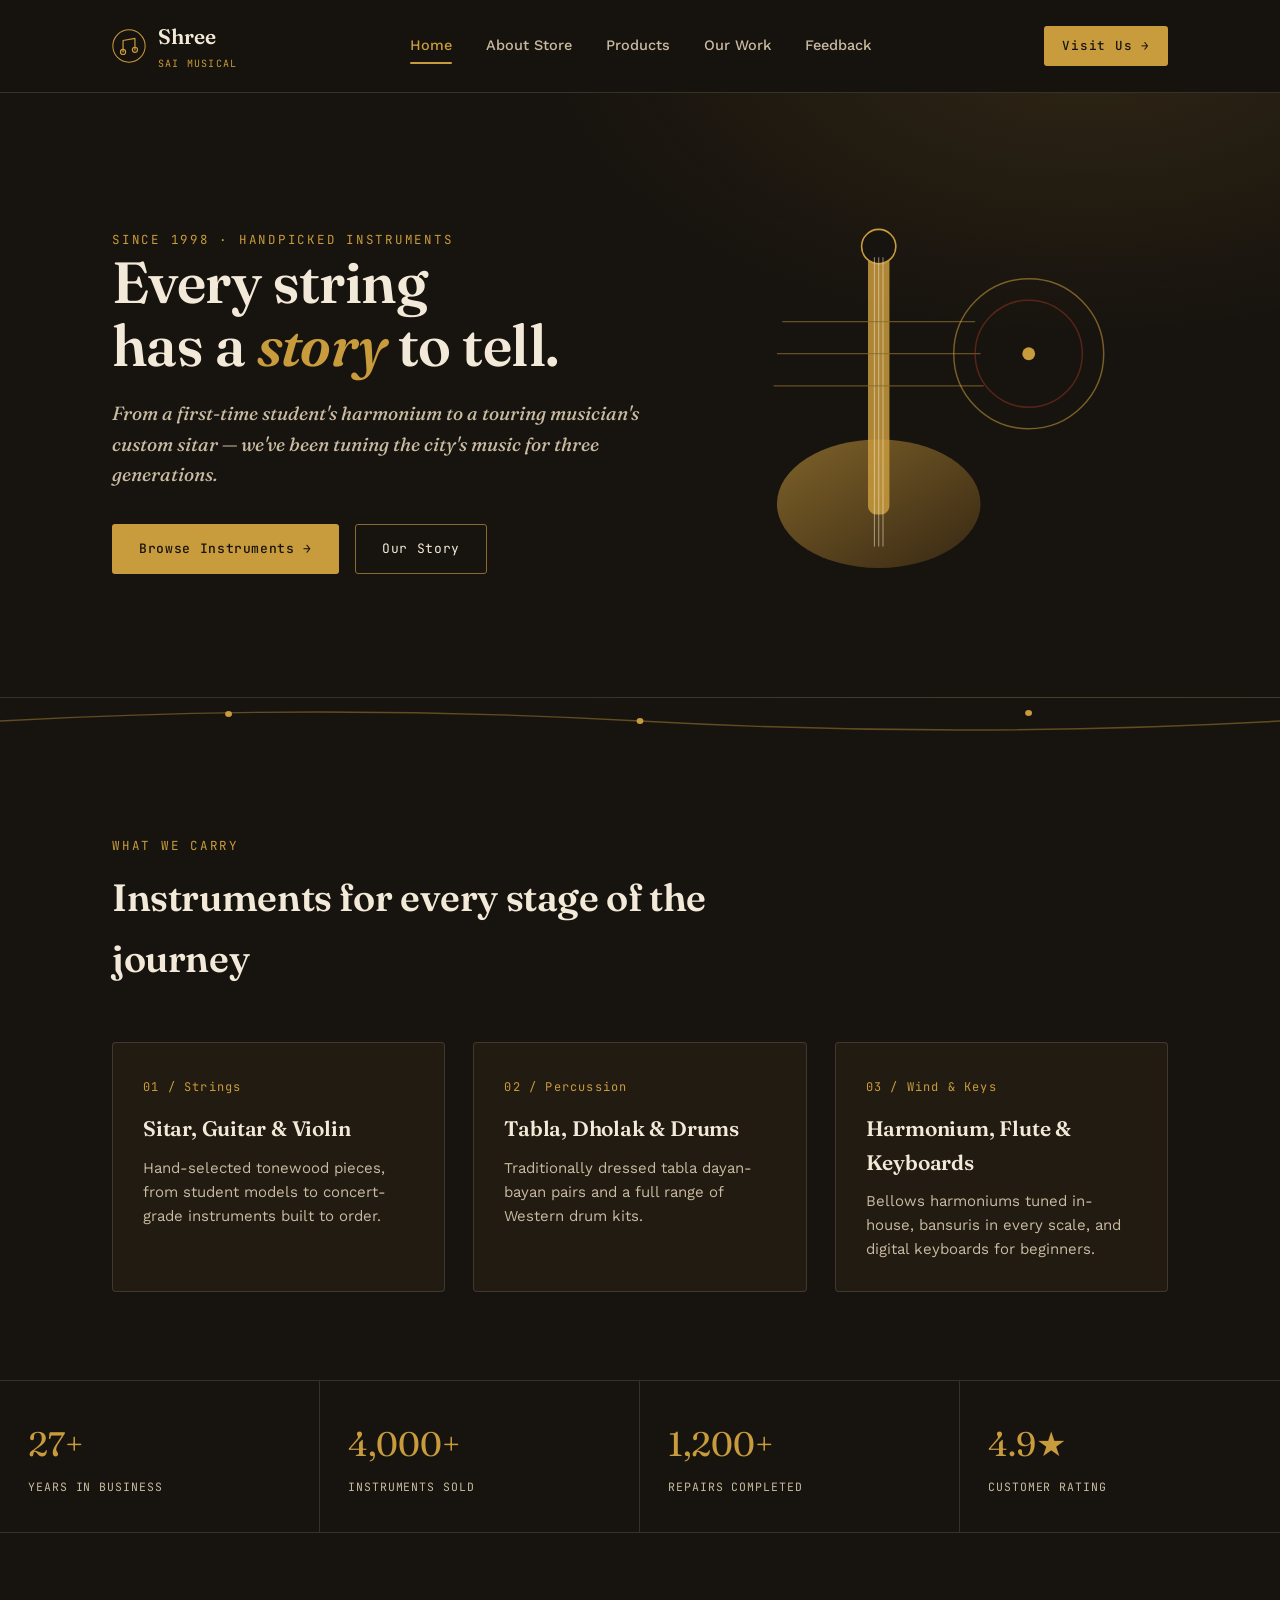
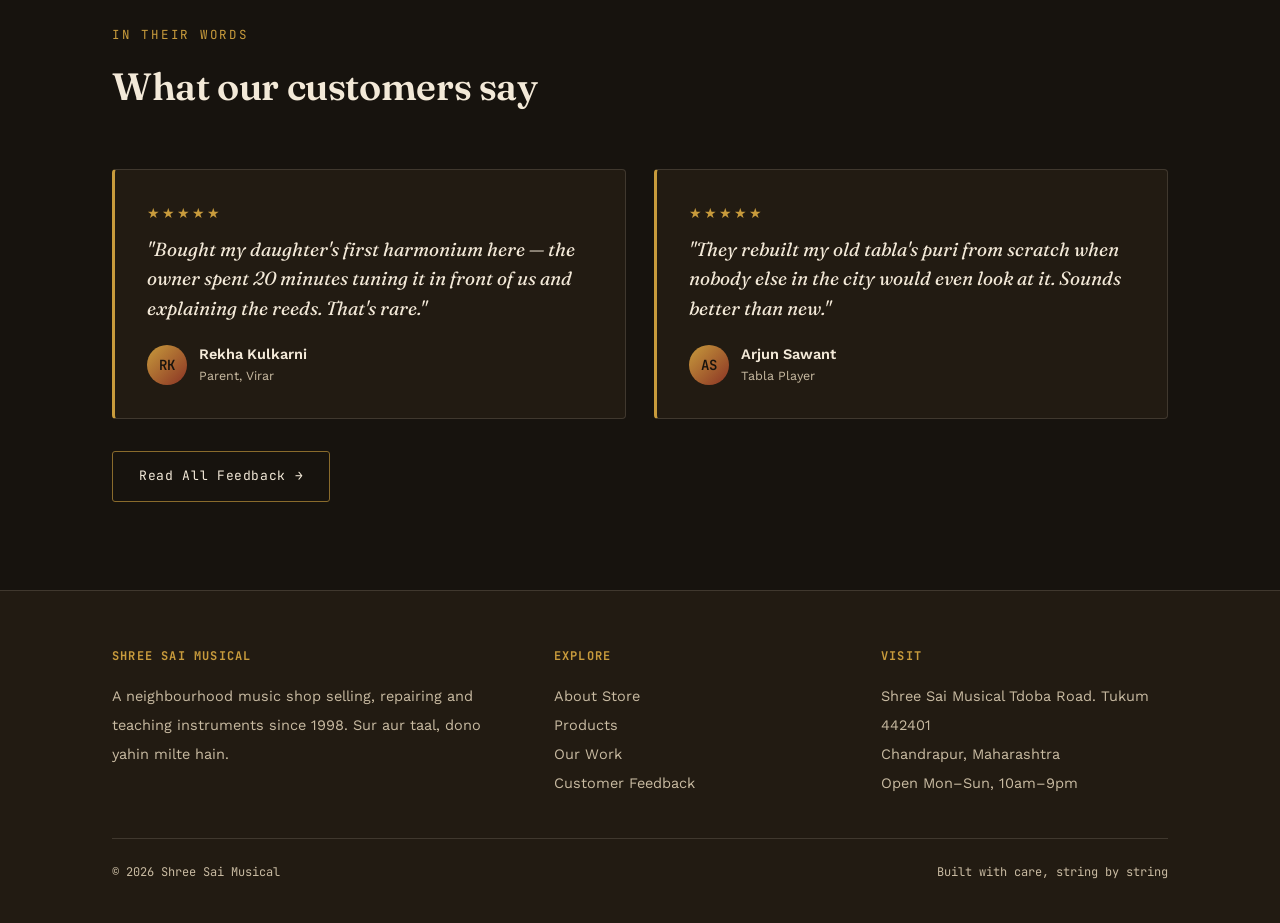
==== index.html @ 944e34e3 "Add files via upload" ====
<!DOCTYPE html>
<html lang="en">
<head>
<meta charset="UTF-8">
<meta name="viewport" content="width=device-width, initial-scale=1.0">
<title>Shree Sai Musical — Instruments, Repairs &amp; Lessons</title>
<link rel="stylesheet" href="styles.css">
</head>
<body>

<header class="site-header">
  <nav class="nav">
    <a href="index.html" class="brand">
      <svg class="brand-mark" viewBox="0 0 40 40" fill="none">
        <circle cx="20" cy="20" r="19" stroke="#C89B3C" stroke-width="1.2"/>
        <path d="M13 27V13.5L27 11v13.5" stroke="#C89B3C" stroke-width="1.4" stroke-linecap="round" stroke-linejoin="round"/>
        <circle cx="13" cy="27" r="3" stroke="#C89B3C" stroke-width="1.4"/>
        <circle cx="27" cy="24.5" r="3" stroke="#C89B3C" stroke-width="1.4"/>
      </svg>
      <span>Shree<small>Sai Musical </small></span>
    </a>
    <ul class="nav-links">
      <li><a href="index.html" class="active">Home</a></li>
      <li><a href="about.html">About Store</a></li>
      <li><a href="products.html">Products</a></li>
      <li><a href="work.html">Our Work</a></li>
      <li><a href="feedback.html">Feedback</a></li>
    </ul>
    <a href="feedback.html" class="nav-cta">Visit Us →</a>
  </nav>
</header>

<section class="hero">
  <div class="wrap hero-grid">
    <div>
      <span class="eyebrow">Since 1998 · Handpicked Instruments</span>
      <h1>Every string<br>has a <em>story</em> to tell.</h1>
      <p class="lede">From a first-time student's harmonium to a touring musician's custom sitar — we've been tuning the city's music for three generations.</p>
      <div class="hero-actions">
        <a href="products.html" class="btn btn-primary">Browse Instruments →</a>
        <a href="about.html" class="btn btn-ghost">Our Story</a>
      </div>
    </div>
    <div class="hero-art">
      <svg viewBox="0 0 420 380" width="100%">
        <defs>
          <linearGradient id="body1" x1="0" y1="0" x2="1" y2="1">
            <stop offset="0" stop-color="#8A6B2C"/>
            <stop offset="1" stop-color="#3B2A14"/>
          </linearGradient>
        </defs>
        <ellipse cx="150" cy="290" rx="95" ry="60" fill="url(#body1)" opacity="0.9"/>
        <rect x="140" y="40" width="20" height="260" rx="8" fill="#C89B3C" opacity="0.85"/>
        <circle cx="150" cy="50" r="16" fill="#17130E" stroke="#C89B3C" stroke-width="1.5"/>
        <g stroke="#F3E9D8" stroke-width="1" opacity="0.5">
          <line x1="146" y1="60" x2="146" y2="330"/>
          <line x1="150" y1="60" x2="150" y2="330"/>
          <line x1="154" y1="60" x2="154" y2="330"/>
        </g>
        <g stroke="#8A6B2C" stroke-width="1.2" opacity="0.7">
          <line x1="60" y1="120" x2="240" y2="120"/>
          <line x1="55" y1="150" x2="245" y2="150"/>
          <line x1="52" y1="180" x2="248" y2="180"/>
        </g>
        <ellipse cx="290" cy="150" rx="70" ry="70" fill="none" stroke="#C89B3C" stroke-width="1.4" opacity="0.55"/>
        <ellipse cx="290" cy="150" rx="50" ry="50" fill="none" stroke="#8A3324" stroke-width="1.4" opacity="0.55"/>
        <circle cx="290" cy="150" r="6" fill="#C89B3C"/>
      </svg>
    </div>
  </div>
</section>

<svg class="string-divider" viewBox="0 0 1120 46" preserveAspectRatio="none">
  <path d="M0,23 Q280,5 560,23 T1120,23"/>
  <circle cx="200" cy="16" r="3"/>
  <circle cx="560" cy="23" r="3"/>
  <circle cx="900" cy="15" r="3"/>
</svg>

<section>
  <div class="wrap">
    <div class="section-head">
      <span class="eyebrow">What We Carry</span>
      <h2>Instruments for every stage of the journey</h2>
    </div>
    <div class="grid grid-3">
      <div class="card">
        <span class="num">01 / Strings</span>
        <h3>Sitar, Guitar &amp; Violin</h3>
        <p>Hand-selected tonewood pieces, from student models to concert-grade instruments built to order.</p>
      </div>
      <div class="card">
        <span class="num">02 / Percussion</span>
        <h3>Tabla, Dholak &amp; Drums</h3>
        <p>Traditionally dressed tabla dayan-bayan pairs and a full range of Western drum kits.</p>
      </div>
      <div class="card">
        <span class="num">03 / Wind &amp; Keys</span>
        <h3>Harmonium, Flute &amp; Keyboards</h3>
        <p>Bellows harmoniums tuned in-house, bansuris in every scale, and digital keyboards for beginners.</p>
      </div>
    </div>
  </div>
</section>

<div class="stats">
  <div class="wrap" style="display:contents;">
    <div class="stat"><div class="val">27+</div><div class="label">Years in Business</div></div>
    <div class="stat"><div class="val">4,000+</div><div class="label">Instruments Sold</div></div>
    <div class="stat"><div class="val">1,200+</div><div class="label">Repairs Completed</div></div>
    <div class="stat"><div class="val">4.9★</div><div class="label">Customer Rating</div></div>
  </div>
</div>

<section>
  <div class="wrap">
    <div class="section-head">
      <span class="eyebrow">In Their Words</span>
      <h2>What our customers say</h2>
    </div>
    <div class="grid grid-2">
      <div class="quote-card">
        <div class="stars">★★★★★</div>
        <p class="quote-text">"Bought my daughter's first harmonium here — the owner spent 20 minutes tuning it in front of us and explaining the reeds. That's rare."</p>
        <div class="quote-person">
          <div class="quote-avatar">RK</div>
          <div><div class="name">Rekha Kulkarni</div><div class="role">Parent, Virar</div></div>
        </div>
      </div>
      <div class="quote-card">
        <div class="stars">★★★★★</div>
        <p class="quote-text">"They rebuilt my old tabla's puri from scratch when nobody else in the city would even look at it. Sounds better than new."</p>
        <div class="quote-person">
          <div class="quote-avatar">AS</div>
          <div><div class="name">Arjun Sawant</div><div class="role">Tabla Player</div></div>
        </div>
      </div>
    </div>
    <div style="margin-top:32px;">
      <a href="feedback.html" class="btn btn-ghost">Read All Feedback →</a>
    </div>
  </div>
</section>

<footer>
  <div class="wrap">
    <div class="footer-grid">
      <div>
        <h4>Shree Sai Musical</h4>
        <p>A neighbourhood music shop selling, repairing and teaching instruments since 1998. Sur aur taal, dono yahin milte hain.</p>
      </div>
      <div>
        <h4>Explore</h4>
        <p><a href="about.html">About Store</a><br>
        <a href="products.html">Products</a><br>
        <a href="work.html">Our Work</a><br>
        <a href="feedback.html">Customer Feedback</a></p>
      </div>
      <div>
        <h4>Visit</h4>
                <p>Shree Sai Musical Tdoba Road. Tukum  442401<br>Chandrapur, Maharashtra<br>Open Mon–Sun, 10am–9pm</p>

      </div>
    </div>
    <div class="footer-bottom">
      <span>© 2026 Shree Sai Musical</span>
      <span>Built with care, string by string</span>
    </div>
  </div>
</footer>

</body>
</html>
---- styles.css ----
/* ============================================================
   SurTaal Musical House — Design Tokens
   Palette: instrument-wood + brass + tabla-red
   Type: Fraunces (display) / Work Sans (body) / JetBrains Mono (utility)
   Signature: the "taut string" divider — a plucked line between sections
   ============================================================ */

@import url('https://fonts.googleapis.com/css2?family=Fraunces:ital,opsz,wght@0,9..144,300;0,9..144,450;0,9..144,600;0,9..144,700;1,9..144,450&family=Work+Sans:wght@300;400;500;600&family=JetBrains+Mono:wght@400;500&display=swap');

:root{
  --ink:        #17130E;   /* near-black warm wood, base background */
  --ink-soft:   #221B12;   /* panel background, one step up */
  --ink-softer: #2C2214;   /* card / hover background */
  --paper:      #F3E9D8;   /* warm cream — primary text on dark */
  --paper-dim:  #C9BBA2;   /* secondary text on dark */
  --brass:      #C89B3C;   /* signature accent — frets, strings, CTAs */
  --brass-soft: #8A6B2C;   /* muted brass, borders */
  --maroon:     #8A3324;   /* tabla-red — secondary accent */
  --line:       rgba(243,233,216,0.14);

  --display: 'Fraunces', serif;
  --body: 'Work Sans', sans-serif;
  --mono: 'JetBrains Mono', monospace;

  --container: 1120px;
}

*{ box-sizing: border-box; margin:0; padding:0; }

html{ scroll-behavior: smooth; }

body{
  background: var(--ink);
  color: var(--paper);
  font-family: var(--body);
  font-weight: 400;
  line-height: 1.6;
  -webkit-font-smoothing: antialiased;
}

img{ max-width:100%; display:block; }
a{ color: inherit; text-decoration: none; }
ul{ list-style: none; }

.wrap{
  max-width: var(--container);
  margin: 0 auto;
  padding: 0 32px;
}

/* ---------- Typography ---------- */

h1,h2,h3{
  font-family: var(--display);
  font-weight: 600;
  letter-spacing: -0.01em;
  color: var(--paper);
}

.eyebrow{
  font-family: var(--mono);
  font-size: 12.5px;
  letter-spacing: 0.14em;
  text-transform: uppercase;
  color: var(--brass);
}

.lede{
  font-family: var(--display);
  font-style: italic;
  font-weight: 450;
  color: var(--paper-dim);
}

/* ---------- Header / Nav ---------- */

.site-header{
  position: sticky;
  top: 0;
  z-index: 50;
  background: rgba(23,19,14,0.92);
  backdrop-filter: blur(8px);
  border-bottom: 1px solid var(--line);
}

.nav{
  display:flex;
  align-items:center;
  justify-content: space-between;
  padding: 20px 32px;
  max-width: var(--container);
  margin: 0 auto;
}

.brand{
  display:flex;
  align-items:center;
  gap:12px;
  font-family: var(--display);
  font-size: 21px;
  font-weight: 600;
  color: var(--paper);
}

.brand small{
  display:block;
  font-family: var(--mono);
  font-size: 10px;
  letter-spacing: 0.12em;
  color: var(--brass);
  font-weight: 400;
  text-transform: uppercase;
  margin-top: 2px;
}

.brand-mark{
  width: 34px; height: 34px;
  flex-shrink:0;
}

.nav-links{
  display:flex;
  gap: 34px;
  font-size: 14.5px;
  font-weight: 500;
  color: var(--paper-dim);
}

.nav-links a{
  position:relative;
  padding: 4px 0;
  transition: color .2s ease;
}
.nav-links a:hover{ color: var(--brass); }
.nav-links a.active{ color: var(--brass); }
.nav-links a.active::after{
  content:"";
  position:absolute;
  left:0; right:0; bottom:-6px;
  height:2px;
  background: var(--brass);
  border-radius: 2px;
}

.nav-cta{
  font-family: var(--mono);
  font-size: 12.5px;
  letter-spacing: 0.06em;
  color: var(--ink);
  background: var(--brass);
  padding: 10px 18px;
  border-radius: 3px;
  font-weight: 500;
  white-space: nowrap;
  transition: background .2s ease, transform .2s ease;
}
.nav-cta:hover{ background:#DDB158; transform: translateY(-1px); }

/* mobile nav toggle */
.nav-toggle{ display:none; }

/* ---------- Signature string divider ---------- */

.string-divider{
  width:100%;
  height: 46px;
  display:block;
  overflow:visible;
}
.string-divider path{
  fill:none;
  stroke: var(--brass-soft);
  stroke-width: 1.4;
  opacity: 0.65;
}
.string-divider circle{
  fill: var(--brass);
}

/* ---------- Buttons ---------- */

.btn{
  display:inline-flex;
  align-items:center;
  gap:10px;
  font-family: var(--mono);
  font-size: 13px;
  letter-spacing: 0.05em;
  padding: 14px 26px;
  border-radius: 3px;
  transition: all .2s ease;
  border: 1px solid transparent;
  cursor:pointer;
}
.btn-primary{
  background: var(--brass);
  color: var(--ink);
  font-weight: 500;
}
.btn-primary:hover{ background:#DDB158; transform: translateY(-1px); }

.btn-ghost{
  border-color: var(--brass-soft);
  color: var(--paper);
}
.btn-ghost:hover{ border-color: var(--brass); color: var(--brass); }

/* ---------- Hero ---------- */

.hero{
  position: relative;
  padding: 100px 0 90px;
  background:
    radial-gradient(ellipse 900px 500px at 85% -10%, rgba(200,155,60,0.14), transparent 60%),
    var(--ink);
  border-bottom: 1px solid var(--line);
  overflow:hidden;
}

.hero-grid{
  display:grid;
  grid-template-columns: 1.1fr 0.9fr;
  gap: 56px;
  align-items:center;
}

.hero h1{
  font-size: clamp(38px, 5vw, 58px);
  line-height: 1.08;
}
.hero h1 em{
  color: var(--brass);
  font-style: italic;
}

.hero p.lede{
  margin-top: 22px;
  font-size: 19px;
  max-width: 46ch;
}

.hero-actions{
  margin-top: 34px;
  display:flex;
  gap: 16px;
  flex-wrap:wrap;
}

.hero-art{
  position:relative;
}

/* ---------- Sections ---------- */

section{
  padding: 88px 0;
}

.section-head{
  max-width: 640px;
  margin-bottom: 52px;
}
.section-head h2{
  font-size: clamp(28px, 3.4vw, 38px);
  margin-top: 10px;
}

.panel{
  background: var(--ink-soft);
  border: 1px solid var(--line);
}

/* ---------- Cards / Grids ---------- */

.grid{
  display:grid;
  gap: 28px;
}
.grid-3{ grid-template-columns: repeat(3, 1fr); }
.grid-2{ grid-template-columns: repeat(2, 1fr); }
.grid-4{ grid-template-columns: repeat(4, 1fr); }

.card{
  background: var(--ink-soft);
  border: 1px solid var(--line);
  border-radius: 4px;
  padding: 30px;
  transition: border-color .25s ease, transform .25s ease;
}
.card:hover{
  border-color: var(--brass-soft);
  transform: translateY(-3px);
}

.card .num{
  font-family: var(--mono);
  font-size: 12px;
  color: var(--brass);
  letter-spacing: 0.1em;
}

.card h3{
  font-size: 21px;
  margin-top: 14px;
  margin-bottom: 10px;
}

.card p{
  color: var(--paper-dim);
  font-size: 15px;
}

/* ---------- Footer ---------- */

footer{
  border-top: 1px solid var(--line);
  padding: 56px 0 40px;
  background: var(--ink-soft);
}

.footer-grid{
  display:grid;
  grid-template-columns: 1.4fr 1fr 1fr;
  gap: 40px;
  margin-bottom: 40px;
}

footer h4{
  font-family: var(--mono);
  font-size: 12px;
  letter-spacing: 0.1em;
  text-transform: uppercase;
  color: var(--brass);
  margin-bottom: 16px;
}

footer p, footer a{
  color: var(--paper-dim);
  font-size: 14.5px;
  line-height: 2;
}
footer a:hover{ color: var(--brass); }

.footer-bottom{
  border-top: 1px solid var(--line);
  padding-top: 24px;
  display:flex;
  justify-content: space-between;
  font-family: var(--mono);
  font-size: 12px;
  color: var(--paper-dim);
  flex-wrap:wrap;
  gap:10px;
}

/* ---------- Page hero (inner pages) ---------- */

.page-hero{
  padding: 70px 0 56px;
  border-bottom: 1px solid var(--line);
  background: radial-gradient(ellipse 700px 400px at 90% 0%, rgba(200,155,60,0.10), transparent 60%);
}
.page-hero h1{ font-size: clamp(34px, 4.4vw, 46px); }
.page-hero .lede{ margin-top:16px; font-size:17px; max-width:60ch; }

/* ---------- Tag / price / meta ---------- */

.tag{
  display:inline-block;
  font-family: var(--mono);
  font-size: 11.5px;
  letter-spacing: 0.08em;
  text-transform: uppercase;
  color: var(--maroon);
  background: rgba(138,51,36,0.14);
  border: 1px solid rgba(138,51,36,0.35);
  padding: 4px 10px;
  border-radius: 20px;
  margin-bottom: 14px;
}

.price{
  font-family: var(--mono);
  color: var(--brass);
  font-size: 15px;
}

/* ---------- Quote / testimonial ---------- */

.quote-card{
  background: var(--ink-soft);
  border: 1px solid var(--line);
  border-left: 3px solid var(--brass);
  border-radius: 4px;
  padding: 32px;
}
.quote-card p.quote-text{
  font-family: var(--display);
  font-style: italic;
  font-size: 19px;
  color: var(--paper);
  line-height: 1.55;
  margin-bottom: 20px;
}
.quote-person{
  display:flex;
  align-items:center;
  gap:12px;
}
.quote-avatar{
  width:40px; height:40px;
  border-radius:50%;
  background: linear-gradient(135deg, var(--brass), var(--maroon));
  display:flex; align-items:center; justify-content:center;
  font-family: var(--mono);
  font-weight:600;
  color: var(--ink);
  font-size:14px;
  flex-shrink:0;
}
.quote-person .name{ font-weight:600; font-size:14.5px; color:var(--paper); }
.quote-person .role{ font-size:12.5px; color:var(--paper-dim); }
.stars{ color: var(--brass); font-size:14px; letter-spacing:2px; margin-bottom:10px; }

/* ---------- Stats strip ---------- */

.stats{
  display:grid;
  grid-template-columns: repeat(4,1fr);
  border-top: 1px solid var(--line);
  border-bottom: 1px solid var(--line);
}
.stat{
  padding: 36px 28px;
  border-right: 1px solid var(--line);
}
.stat:last-child{ border-right:none; }
.stat .val{
  font-family: var(--display);
  font-size: 34px;
  color: var(--brass);
}
.stat .label{
  font-family: var(--mono);
  font-size: 11.5px;
  letter-spacing:0.08em;
  text-transform:uppercase;
  color: var(--paper-dim);
  margin-top:6px;
}

/* ---------- Timeline (Our Work / process) ---------- */

.timeline{
  position:relative;
  padding-left: 40px;
  border-left: 1px solid var(--line);
}
.timeline-item{
  position:relative;
  padding-bottom: 46px;
}
.timeline-item:last-child{ padding-bottom:0; }
.timeline-item::before{
  content:"";
  position:absolute;
  left:-45px;
  top:4px;
  width:11px; height:11px;
  border-radius:50%;
  background: var(--brass);
  box-shadow: 0 0 0 4px var(--ink);
}
.timeline-item h3{ font-size:19px; margin-bottom:8px; }
.timeline-item p{ color:var(--paper-dim); font-size:15px; max-width:60ch; }

/* ---------- Responsive ---------- */

@media (max-width: 860px){
  .nav-links{ display:none; }
  .hero-grid{ grid-template-columns: 1fr; }
  .grid-3, .grid-4, .grid-2{ grid-template-columns: 1fr; }
  .footer-grid{ grid-template-columns: 1fr; }
  .stats{ grid-template-columns: repeat(2,1fr); }
  .stat{ border-bottom: 1px solid var(--line); }
}

/* ---------- Reduced motion ---------- */
@media (prefers-reduced-motion: reduce){
  html{ scroll-behavior: auto; }
  *{ transition: none !important; }
}

/* ---------- Focus visibility ---------- */
a:focus-visible, button:focus-visible{
  outline: 2px solid var(--brass);
  outline-offset: 3px;
}
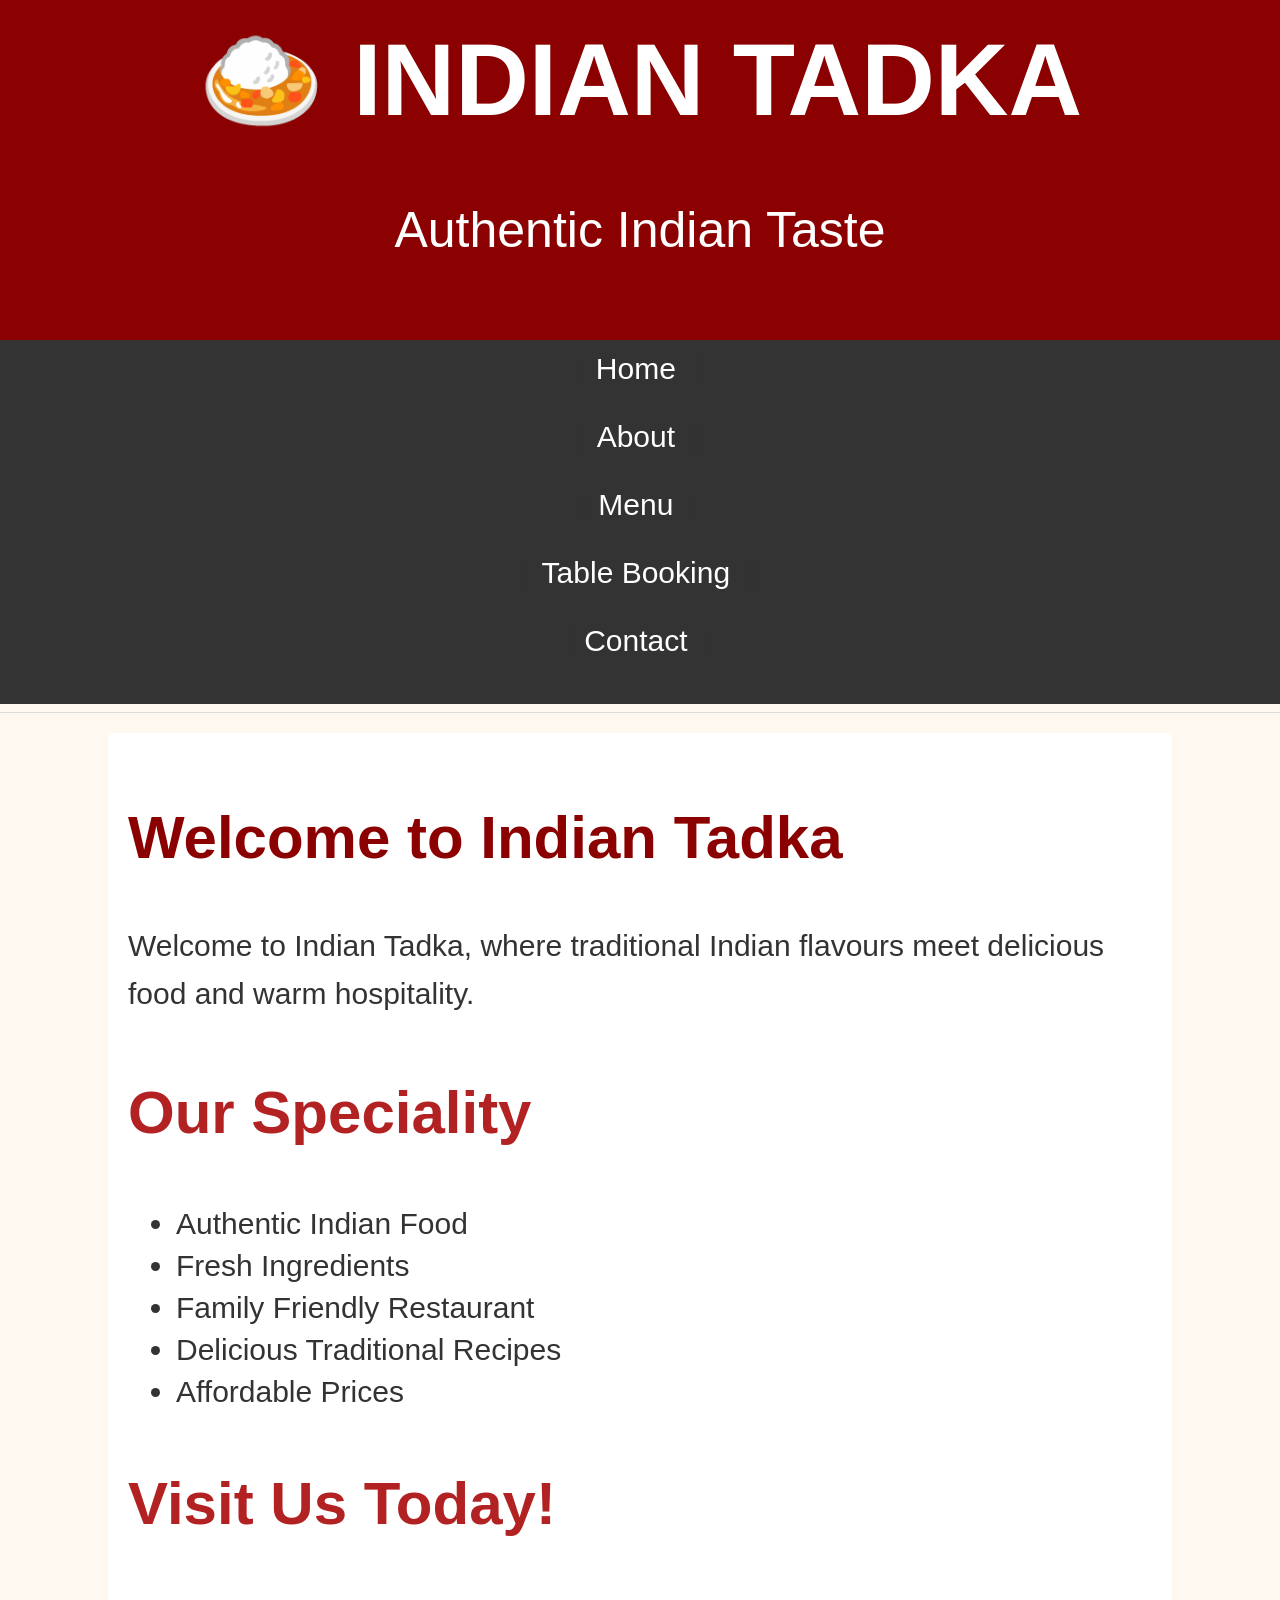
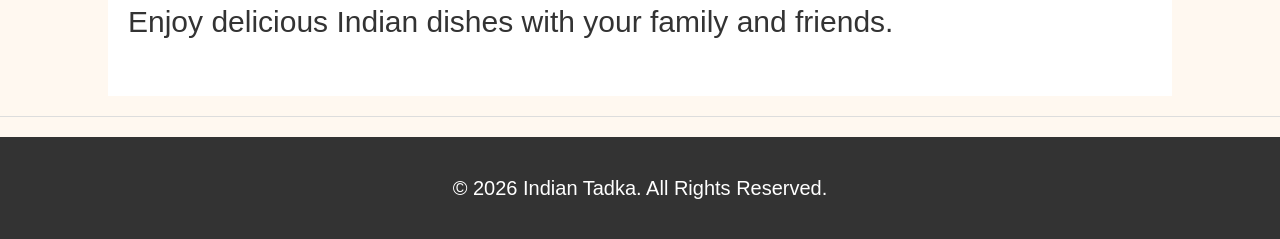
==== commit 5c979e17: "Add files via upload" ====
--- a/index.html
+++ b/index.html
@@ -1,173 +1,61 @@
-<!DOCTYPE html>
-<html lang="en">
-<head>
-<meta charset="UTF-8">
-<meta name="viewport" content="width=device-width, initial-scale=1.0">
-<title>Shree Sai Musical — Instruments, Repairs &amp; Lessons</title>
-<link rel="stylesheet" href="styles.css">
-</head>
-<body>
-
-<header class="site-header">
-  <nav class="nav">
-    <a href="index.html" class="brand">
-      <svg class="brand-mark" viewBox="0 0 40 40" fill="none">
-        <circle cx="20" cy="20" r="19" stroke="#C89B3C" stroke-width="1.2"/>
-        <path d="M13 27V13.5L27 11v13.5" stroke="#C89B3C" stroke-width="1.4" stroke-linecap="round" stroke-linejoin="round"/>
-        <circle cx="13" cy="27" r="3" stroke="#C89B3C" stroke-width="1.4"/>
-        <circle cx="27" cy="24.5" r="3" stroke="#C89B3C" stroke-width="1.4"/>
-      </svg>
-      <span>Shree<small>Sai Musical </small></span>
-    </a>
-    <ul class="nav-links">
-      <li><a href="index.html" class="active">Home</a></li>
-      <li><a href="about.html">About Store</a></li>
-      <li><a href="products.html">Products</a></li>
-      <li><a href="work.html">Our Work</a></li>
-      <li><a href="feedback.html">Feedback</a></li>
-    </ul>
-    <a href="feedback.html" class="nav-cta">Visit Us →</a>
-  </nav>
-</header>
-
-<section class="hero">
-  <div class="wrap hero-grid">
-    <div>
-      <span class="eyebrow">Since 1998 · Handpicked Instruments</span>
-      <h1>Every string<br>has a <em>story</em> to tell.</h1>
-      <p class="lede">From a first-time student's harmonium to a touring musician's custom sitar — we've been tuning the city's music for three generations.</p>
-      <div class="hero-actions">
-        <a href="products.html" class="btn btn-primary">Browse Instruments →</a>
-        <a href="about.html" class="btn btn-ghost">Our Story</a>
-      </div>
-    </div>
-    <div class="hero-art">
-      <svg viewBox="0 0 420 380" width="100%">
-        <defs>
-          <linearGradient id="body1" x1="0" y1="0" x2="1" y2="1">
-            <stop offset="0" stop-color="#8A6B2C"/>
-            <stop offset="1" stop-color="#3B2A14"/>
-          </linearGradient>
-        </defs>
-        <ellipse cx="150" cy="290" rx="95" ry="60" fill="url(#body1)" opacity="0.9"/>
-        <rect x="140" y="40" width="20" height="260" rx="8" fill="#C89B3C" opacity="0.85"/>
-        <circle cx="150" cy="50" r="16" fill="#17130E" stroke="#C89B3C" stroke-width="1.5"/>
-        <g stroke="#F3E9D8" stroke-width="1" opacity="0.5">
-          <line x1="146" y1="60" x2="146" y2="330"/>
-          <line x1="150" y1="60" x2="150" y2="330"/>
-          <line x1="154" y1="60" x2="154" y2="330"/>
-        </g>
-        <g stroke="#8A6B2C" stroke-width="1.2" opacity="0.7">
-          <line x1="60" y1="120" x2="240" y2="120"/>
-          <line x1="55" y1="150" x2="245" y2="150"/>
-          <line x1="52" y1="180" x2="248" y2="180"/>
-        </g>
-        <ellipse cx="290" cy="150" rx="70" ry="70" fill="none" stroke="#C89B3C" stroke-width="1.4" opacity="0.55"/>
-        <ellipse cx="290" cy="150" rx="50" ry="50" fill="none" stroke="#8A3324" stroke-width="1.4" opacity="0.55"/>
-        <circle cx="290" cy="150" r="6" fill="#C89B3C"/>
-      </svg>
-    </div>
-  </div>
-</section>
-
-<svg class="string-divider" viewBox="0 0 1120 46" preserveAspectRatio="none">
-  <path d="M0,23 Q280,5 560,23 T1120,23"/>
-  <circle cx="200" cy="16" r="3"/>
-  <circle cx="560" cy="23" r="3"/>
-  <circle cx="900" cy="15" r="3"/>
-</svg>
-
-<section>
-  <div class="wrap">
-    <div class="section-head">
-      <span class="eyebrow">What We Carry</span>
-      <h2>Instruments for every stage of the journey</h2>
-    </div>
-    <div class="grid grid-3">
-      <div class="card">
-        <span class="num">01 / Strings</span>
-        <h3>Sitar, Guitar &amp; Violin</h3>
-        <p>Hand-selected tonewood pieces, from student models to concert-grade instruments built to order.</p>
-      </div>
-      <div class="card">
-        <span class="num">02 / Percussion</span>
-        <h3>Tabla, Dholak &amp; Drums</h3>
-        <p>Traditionally dressed tabla dayan-bayan pairs and a full range of Western drum kits.</p>
-      </div>
-      <div class="card">
-        <span class="num">03 / Wind &amp; Keys</span>
-        <h3>Harmonium, Flute &amp; Keyboards</h3>
-        <p>Bellows harmoniums tuned in-house, bansuris in every scale, and digital keyboards for beginners.</p>
-      </div>
-    </div>
-  </div>
-</section>
-
-<div class="stats">
-  <div class="wrap" style="display:contents;">
-    <div class="stat"><div class="val">27+</div><div class="label">Years in Business</div></div>
-    <div class="stat"><div class="val">4,000+</div><div class="label">Instruments Sold</div></div>
-    <div class="stat"><div class="val">1,200+</div><div class="label">Repairs Completed</div></div>
-    <div class="stat"><div class="val">4.9★</div><div class="label">Customer Rating</div></div>
-  </div>
-</div>
-
-<section>
-  <div class="wrap">
-    <div class="section-head">
-      <span class="eyebrow">In Their Words</span>
-      <h2>What our customers say</h2>
-    </div>
-    <div class="grid grid-2">
-      <div class="quote-card">
-        <div class="stars">★★★★★</div>
-        <p class="quote-text">"Bought my daughter's first harmonium here — the owner spent 20 minutes tuning it in front of us and explaining the reeds. That's rare."</p>
-        <div class="quote-person">
-          <div class="quote-avatar">RK</div>
-          <div><div class="name">Rekha Kulkarni</div><div class="role">Parent, Virar</div></div>
-        </div>
-      </div>
-      <div class="quote-card">
-        <div class="stars">★★★★★</div>
-        <p class="quote-text">"They rebuilt my old tabla's puri from scratch when nobody else in the city would even look at it. Sounds better than new."</p>
-        <div class="quote-person">
-          <div class="quote-avatar">AS</div>
-          <div><div class="name">Arjun Sawant</div><div class="role">Tabla Player</div></div>
-        </div>
-      </div>
-    </div>
-    <div style="margin-top:32px;">
-      <a href="feedback.html" class="btn btn-ghost">Read All Feedback →</a>
-    </div>
-  </div>
-</section>
-
-<footer>
-  <div class="wrap">
-    <div class="footer-grid">
-      <div>
-        <h4>Shree Sai Musical</h4>
-        <p>A neighbourhood music shop selling, repairing and teaching instruments since 1998. Sur aur taal, dono yahin milte hain.</p>
-      </div>
-      <div>
-        <h4>Explore</h4>
-        <p><a href="about.html">About Store</a><br>
-        <a href="products.html">Products</a><br>
-        <a href="work.html">Our Work</a><br>
-        <a href="feedback.html">Customer Feedback</a></p>
-      </div>
-      <div>
-        <h4>Visit</h4>
-                <p>Shree Sai Musical Tdoba Road. Tukum  442401<br>Chandrapur, Maharashtra<br>Open Mon–Sun, 10am–9pm</p>
-
-      </div>
-    </div>
-    <div class="footer-bottom">
-      <span>© 2026 Shree Sai Musical</span>
-      <span>Built with care, string by string</span>
-    </div>
-  </div>
-</footer>
-
-</body>
-</html>
+<!DOCTYPE html>
+<html>
+<head>
+    <title>Indian Tadka - Home</title>
+</head>
+<body>
+
+    <header>
+        <link rel="stylesheet" href="base.css">
+        <center>
+        <h1 style="font-size: 102px;">🍛 INDIAN TADKA</h1>
+        <p style="font-size: 50px;">Authentic Indian Taste</p>
+    </header>
+    <center>
+
+    <nav style="font-size: 30px;">
+        |<a href="index.html">Home</a> | <br><br>
+        |<a href="about.html">About</a> | <br><br>
+        |<a href="menu.html">Menu</a> | <br><br>
+        |<a href="booking.html">Table Booking</a> | <br><br>
+        |<a href="contact.html">Contact</a> | <br><br>
+    </nav>
+    </center>
+
+    <hr>
+
+    <main>
+        <h2 style="font-size: 60px;">Welcome to Indian Tadka</h2>
+
+        <p style="font-size: 30px;">
+            Welcome to Indian Tadka, where traditional Indian flavours
+            meet delicious food and warm hospitality.
+        </p>
+
+        <h3 style="font-size: 60px;">Our Speciality</h3>
+
+        <ul style="font-size: 30px;">
+            <li>Authentic Indian Food</li>
+            <li>Fresh Ingredients</li>
+            <li>Family Friendly Restaurant</li>
+            <li>Delicious Traditional Recipes</li>
+            <li>Affordable Prices</li>
+        </ul>
+
+        <h3 style="font-size: 60px;">Visit Us Today!</h3>
+
+        <p style="font-size: 30px;">
+            Enjoy delicious Indian dishes with your family and friends.
+        
+
+       
+    </main>
+
+    <hr>
+
+    <footer>
+        <p style="font-size: 20px;">© 2026 Indian Tadka. All Rights Reserved.</p>
+    </footer>
+    
+</body>
+</html>
--- a/base.css
+++ b/base.css
@@ -0,0 +1,116 @@
+
+body {
+    font-family: Arial, sans-serif;
+    margin: 0;
+    padding: 0;
+    background-color: #fff8f0;
+    color: #333;
+}
+
+
+header {
+    background-color: #8b0000;
+    color: white;
+    text-align: center;
+    padding: 20px;
+}
+
+header h1 {
+    margin: 0;
+}
+
+
+nav {
+    background-color: #333;
+    text-align: center;
+    padding: 12px;
+}
+
+nav a {
+    color: white;
+    text-decoration: none;
+    margin: 10px;
+}
+
+nav a:hover {
+    color: orange;
+}
+
+
+hr {
+    border: 0;
+    border-top: 1px solid #ddd;
+}
+
+main {
+    width: 80%;
+    margin: 20px auto;
+    background-color: white;
+    padding: 20px;
+}
+
+
+h2 {
+    color: #8b0000;
+}
+
+h3 {
+    color: #b22222;
+}
+
+
+p {
+    line-height: 1.6;
+}
+
+
+li {
+    margin: 8px;
+}
+
+
+table {
+    border-collapse: collapse;
+    width: 80%;
+}
+
+th {
+    background-color: #8b0000;
+    color: white;
+}
+
+th, td {
+    padding: 10px;
+    text-align: left;
+}
+
+
+input, select, textarea {
+    padding: 8px;
+    margin-top: 5px;
+}
+
+input[type="submit"] {
+    background-color: #8b0000;
+    color: white;
+    border: none;
+    padding: 10px 20px;
+    cursor: pointer;
+}
+
+input[type="reset"] {
+    background-color: #555;
+    color: white;
+    border: none;
+    padding: 10px 20px;
+    cursor: pointer;
+}
+
+
+footer {
+    background-color: #333;
+    color: white;
+    text-align: center;
+    padding: 15px;
+    margin-top: 20px;
+}
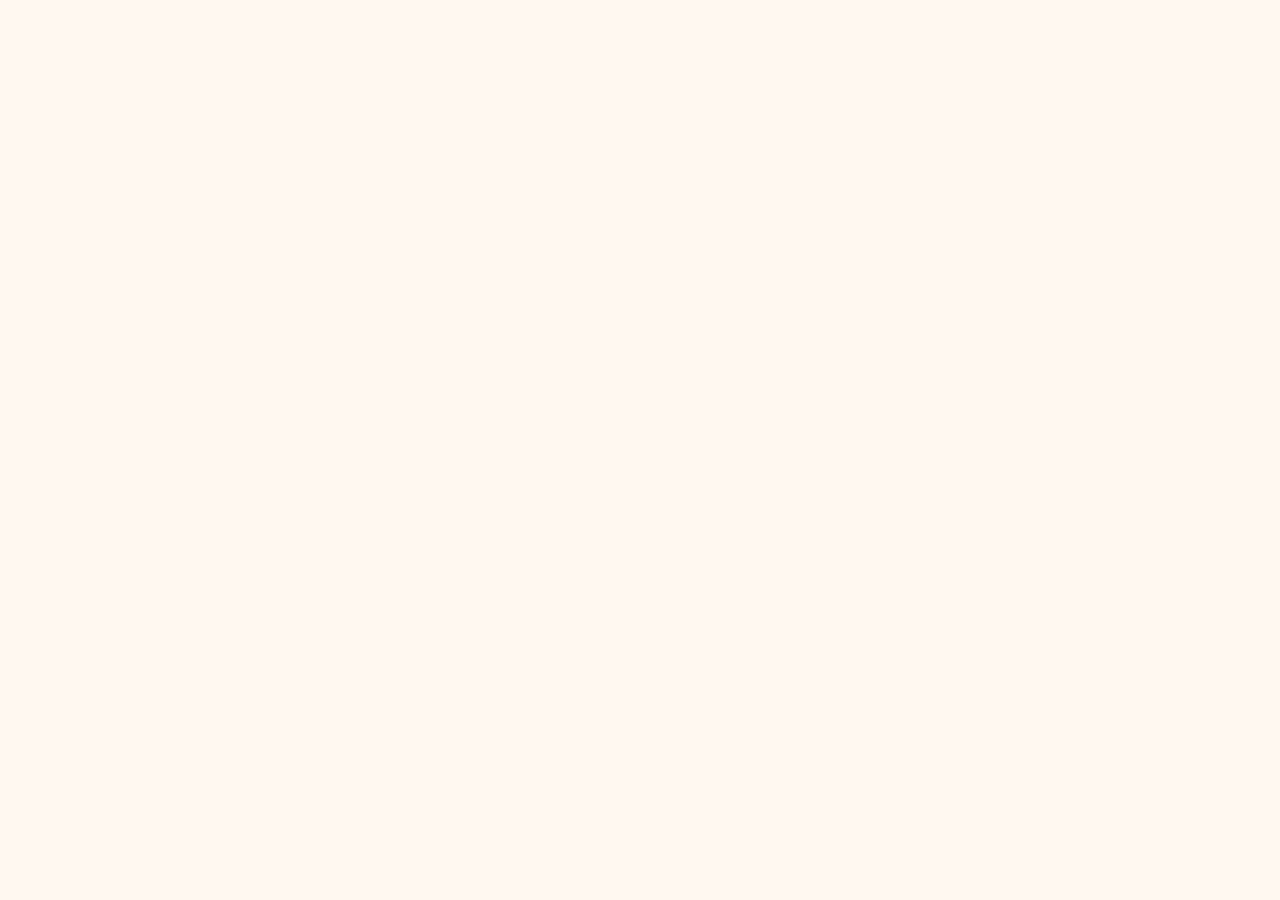
==== commit ad020053: "Add files via upload" ====
--- a/index.html
+++ b/index.html
@@ -1,61 +1,24 @@
 <!DOCTYPE html>
 <html>
 <head>
-    <title>Indian Tadka - Home</title>
+    <link rel="stylesheet" href="base.css">
+    <title>Traffic Light</title>
+
+    
+    
 </head>
+
 <body>
 
-    <header>
-        <link rel="stylesheet" href="base.css">
-        <center>
-        <h1 style="font-size: 102px;">🍛 INDIAN TADKA</h1>
-        <p style="font-size: 50px;">Authentic Indian Taste</p>
-    </header>
-    <center>
+    <div class="traffic-light">
 
-    <nav style="font-size: 30px;">
-        |<a href="index.html">Home</a> | <br><br>
-        |<a href="about.html">About</a> | <br><br>
-        |<a href="menu.html">Menu</a> | <br><br>
-        |<a href="booking.html">Table Booking</a> | <br><br>
-        |<a href="contact.html">Contact</a> | <br><br>
-    </nav>
-    </center>
+        <div class=" red"></div>
 
-    <hr>
+        <div class="yellow"></div>
 
-    <main>
-        <h2 style="font-size: 60px;">Welcome to Indian Tadka</h2>
+        <div class="green"></div>
 
-        <p style="font-size: 30px;">
-            Welcome to Indian Tadka, where traditional Indian flavours
-            meet delicious food and warm hospitality.
-        </p>
+    </div>
 
-        <h3 style="font-size: 60px;">Our Speciality</h3>
-
-        <ul style="font-size: 30px;">
-            <li>Authentic Indian Food</li>
-            <li>Fresh Ingredients</li>
-            <li>Family Friendly Restaurant</li>
-            <li>Delicious Traditional Recipes</li>
-            <li>Affordable Prices</li>
-        </ul>
-
-        <h3 style="font-size: 60px;">Visit Us Today!</h3>
-
-        <p style="font-size: 30px;">
-            Enjoy delicious Indian dishes with your family and friends.
-        
-
-       
-    </main>
-
-    <hr>
-
-    <footer>
-        <p style="font-size: 20px;">© 2026 Indian Tadka. All Rights Reserved.</p>
-    </footer>
-    
 </body>
 </html>
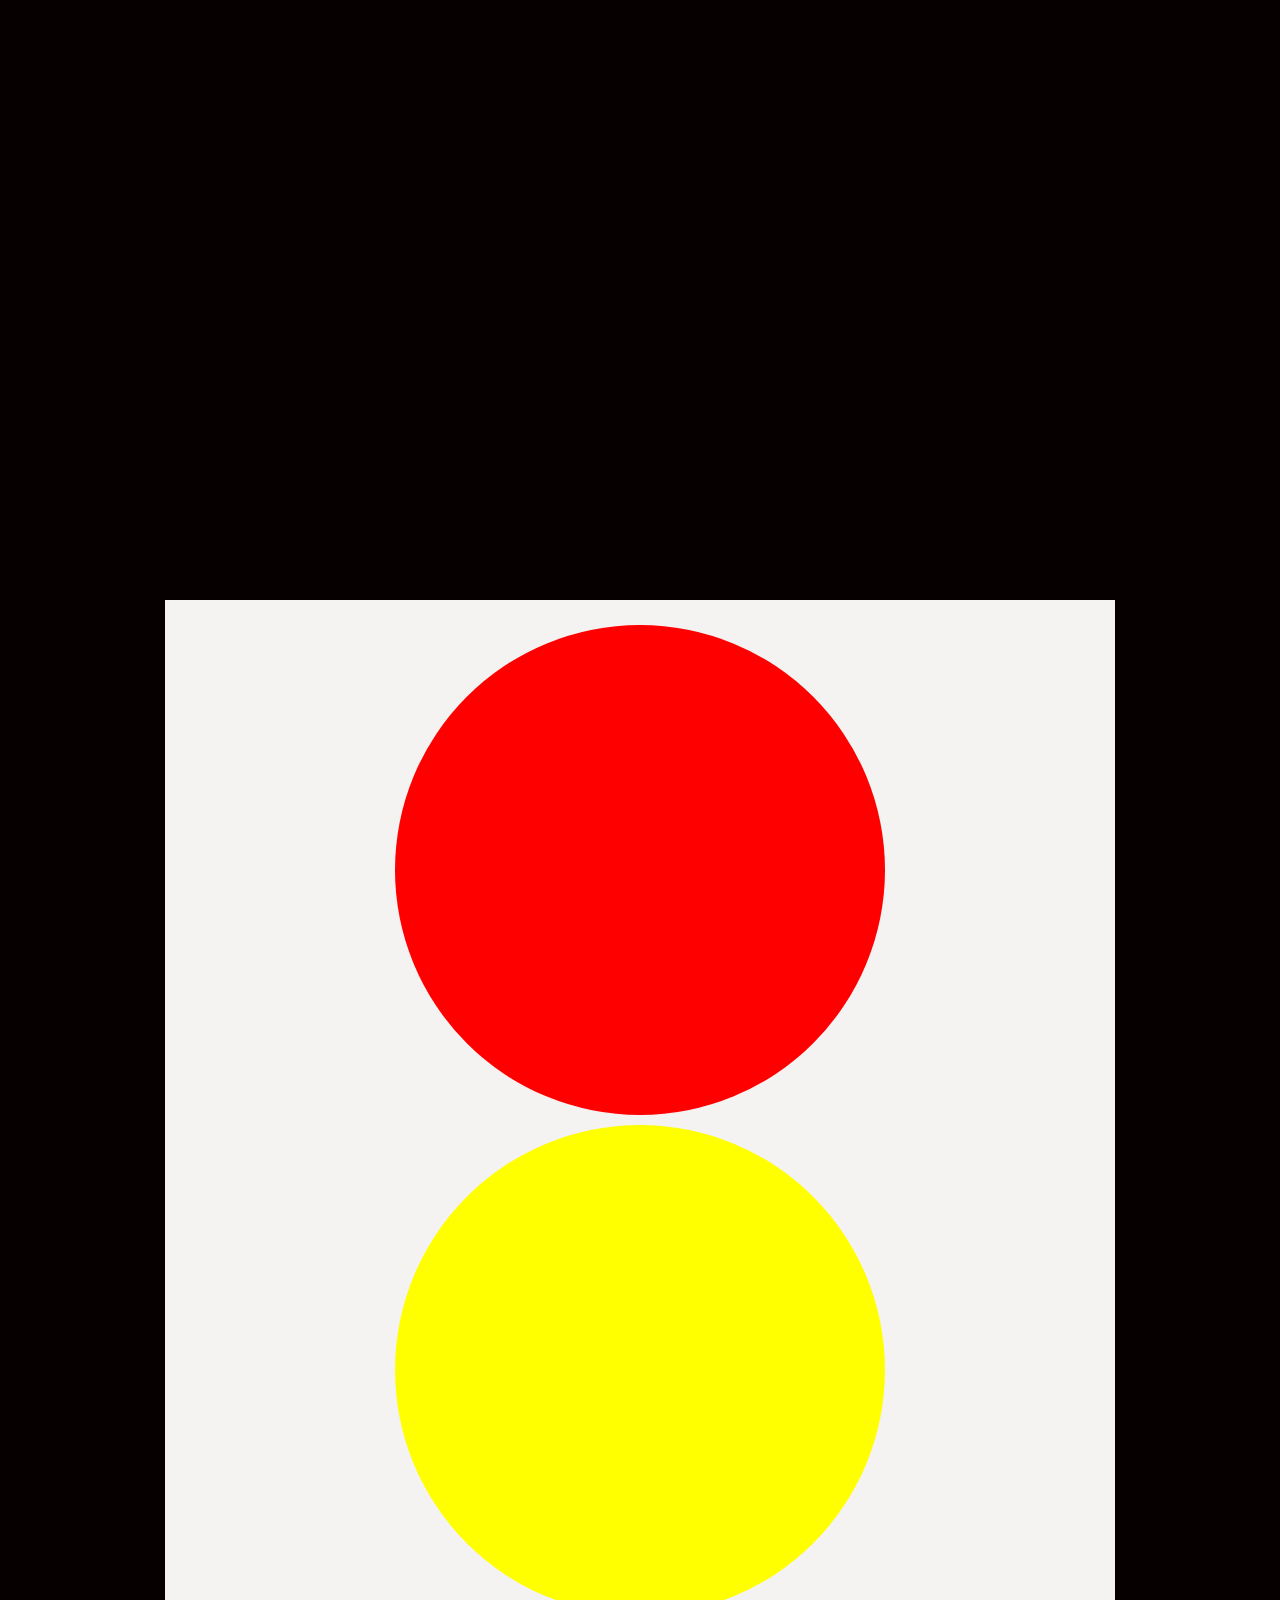
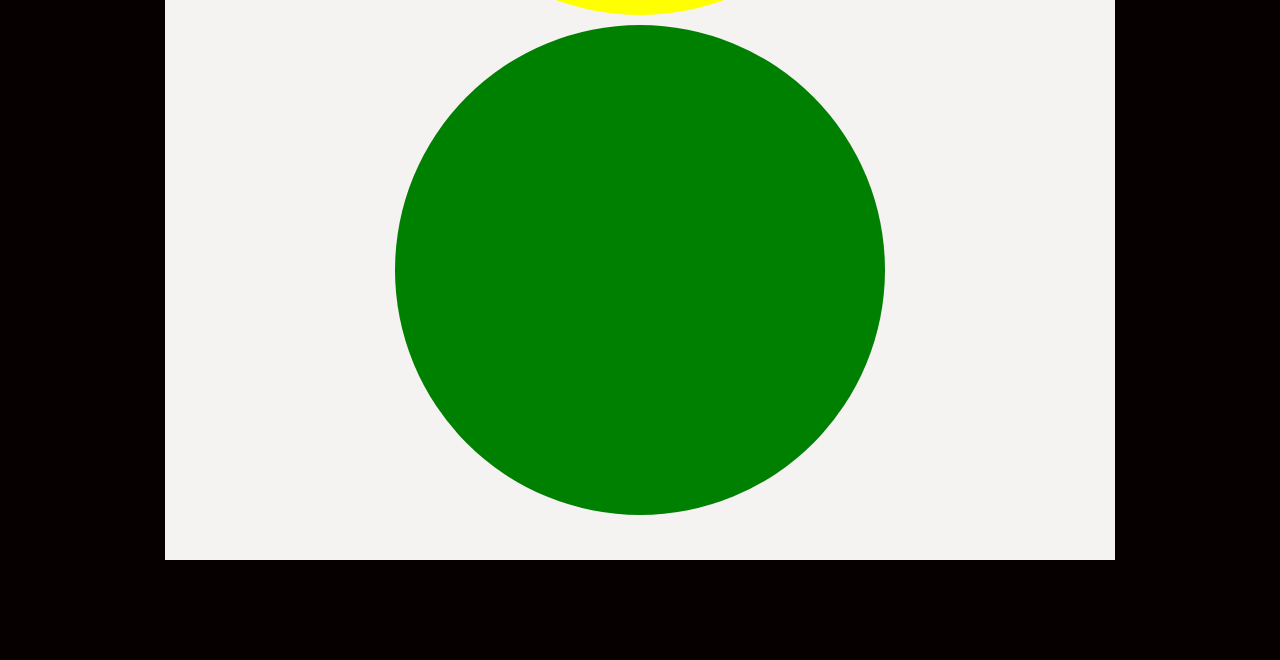
==== commit c7fa296b: "Add files via upload" ====
--- a/index.html
+++ b/index.html
@@ -1,7 +1,7 @@
 <!DOCTYPE html>
 <html>
 <head>
-    <link rel="stylesheet" href="base.css">
+    <link rel="stylesheet" href="base2.css">
     <title>Traffic Light</title>
 
     
--- a/base2.css
+++ b/base2.css
@@ -0,0 +1,35 @@
+body {
+    margin-top: 600px;
+    background-color: rgb(7, 0, 0);
+    
+}
+
+
+.traffic-light {
+    width: 920px;
+    height: 1530px;
+    background-color: rgb(245, 242, 242);
+    margin: 100px auto;
+    padding: 15px;
+    
+
+
+.red,.yellow,.green {
+    width: 490px;
+    height: 490px;
+    border-radius: 50%;
+    margin: 10px auto;
+}
+
+.red {
+    background-color: red;
+}
+
+
+.yellow {
+    background-color: yellow;
+}
+
+.green {
+    background-color: green;
+}
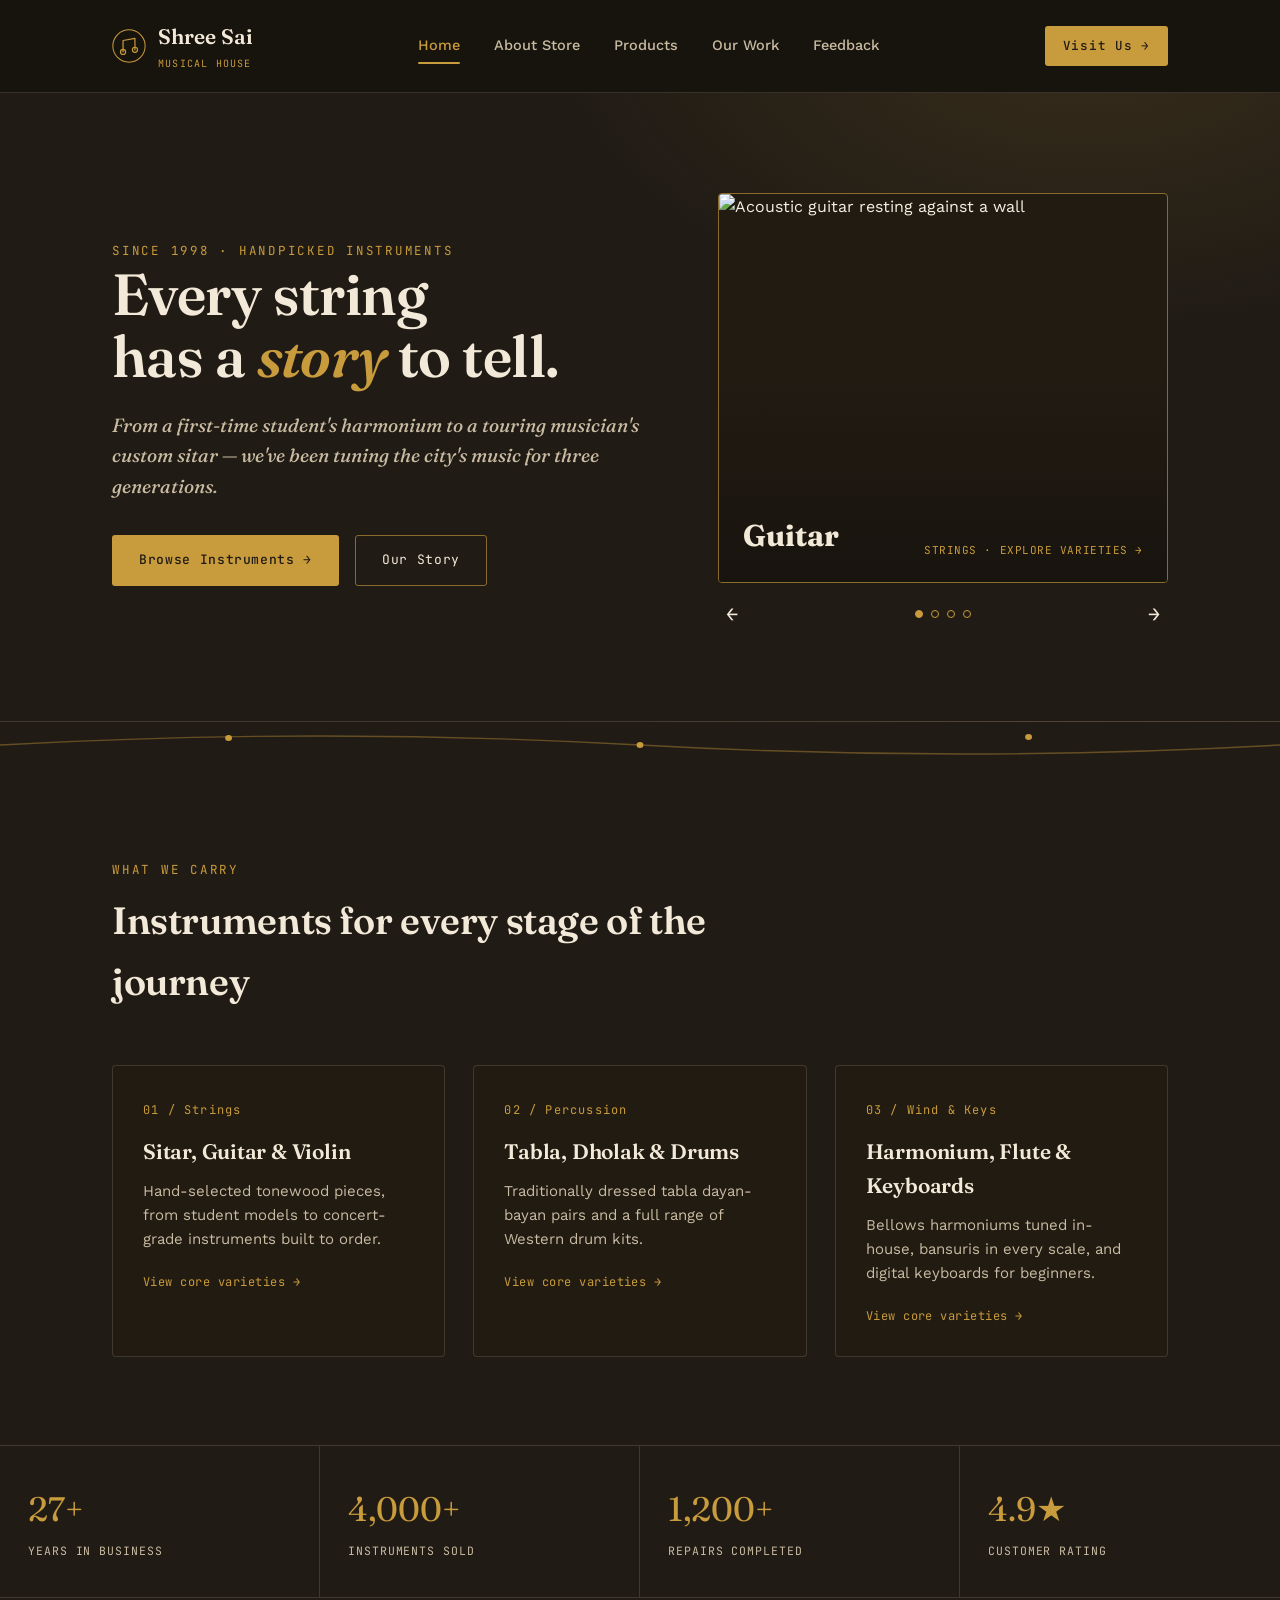
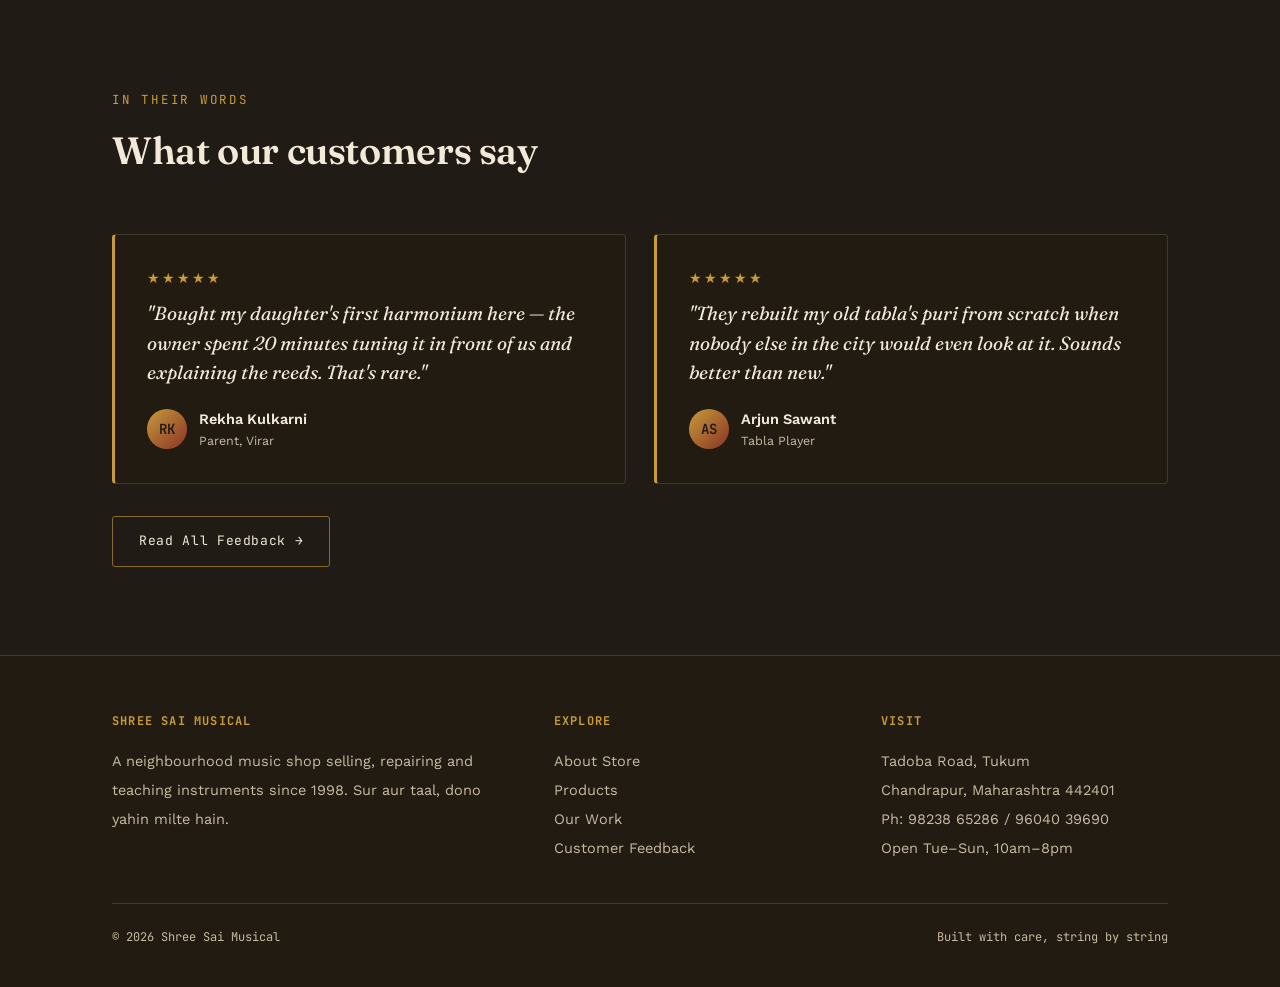
==== commit e97fbc0b: "Add files via upload" ====
--- a/index.html
+++ b/index.html
@@ -1,24 +1,213 @@
-<!DOCTYPE html>
-<html>
-<head>
-    <link rel="stylesheet" href="base2.css">
-    <title>Traffic Light</title>
-
-    
-    
-</head>
-
-<body>
-
-    <div class="traffic-light">
-
-        <div class=" red"></div>
-
-        <div class="yellow"></div>
-
-        <div class="green"></div>
-
-    </div>
-
-</body>
-</html>+<!DOCTYPE html>
+<html lang="en">
+<head>
+<meta charset="UTF-8">
+<meta name="viewport" content="width=device-width, initial-scale=1.0">
+<title>Shree Sai Musical — Instruments, Repairs &amp; Lessons</title>
+<link rel="stylesheet" href="styles.css">
+</head>
+<body>
+
+<header class="site-header">
+  <nav class="nav">
+    <a href="index.html" class="brand">
+      <svg class="brand-mark" viewBox="0 0 40 40" fill="none">
+        <circle cx="20" cy="20" r="19" stroke="#C89B3C" stroke-width="1.2"/>
+        <path d="M13 27V13.5L27 11v13.5" stroke="#C89B3C" stroke-width="1.4" stroke-linecap="round" stroke-linejoin="round"/>
+        <circle cx="13" cy="27" r="3" stroke="#C89B3C" stroke-width="1.4"/>
+        <circle cx="27" cy="24.5" r="3" stroke="#C89B3C" stroke-width="1.4"/>
+      </svg>
+      <span>Shree Sai<small>Musical House</small></span>
+    </a>
+    <ul class="nav-links">
+      <li><a href="index.html" class="active">Home</a></li>
+      <li><a href="about.html">About Store</a></li>
+      <li><a href="products.html">Products</a></li>
+      <li><a href="work.html">Our Work</a></li>
+      <li><a href="feedback.html">Feedback</a></li>
+    </ul>
+    <a href="feedback.html" class="nav-cta">Visit Us →</a>
+  </nav>
+</header>
+
+<section class="hero">
+  <div class="wrap hero-grid">
+    <div>
+      <span class="eyebrow">Since 1998 · Handpicked Instruments</span>
+      <h1>Every string<br>has a <em>story</em> to tell.</h1>
+      <p class="lede">From a first-time student's harmonium to a touring musician's custom sitar — we've been tuning the city's music for three generations.</p>
+      <div class="hero-actions">
+        <a href="products.html" class="btn btn-primary">Browse Instruments →</a>
+        <a href="about.html" class="btn btn-ghost">Our Story</a>
+      </div>
+    </div>
+    <div class="hero-art instrument-slider" aria-label="Featured instruments">
+      <div class="slides">
+        <a class="slide is-active" href="products.html#strings" aria-label="Explore guitar varieties">
+          <img src="https://images.unsplash.com/photo-1516924962500-2b4b3b99ea02?auto=format&amp;fit=crop&amp;w=900&amp;q=85" alt="Acoustic guitar resting against a wall">
+          <span class="slide-caption"><strong>Guitar</strong><small>Strings · Explore varieties →</small></span>
+        </a>
+        <a class="slide" href="products.html#wind-keys" aria-label="Explore harmonium varieties">
+          <img src="https://images.unsplash.com/photo-1520523839897-bd0b52f945a0?auto=format&amp;fit=crop&amp;w=900&amp;q=85" alt="Harmonium keyboard instrument">
+          <span class="slide-caption"><strong>Harmonium</strong><small>Wind &amp; keys · Explore varieties →</small></span>
+        </a>
+        <a class="slide" href="products.html#percussion" aria-label="Explore tabla varieties">
+          <img src="https://upload.wikimedia.org/wikipedia/commons/thumb/c/c0/Tabla_set_Music_Instrument.jpg/960px-Tabla_set_Music_Instrument.jpg" alt="Tabla drums ready to play">
+          <span class="slide-caption"><strong>Tabla</strong><small>Percussion · Explore varieties →</small></span>
+        </a>
+        <a class="slide" href="products.html#strings" aria-label="Explore sitar varieties">
+          <img src="https://images.unsplash.com/photo-1601058268499-e52658b8bb88?auto=format&amp;fit=crop&amp;w=900&amp;q=85" alt="Traditional sitar instrument">
+          <span class="slide-caption"><strong>Sitar</strong><small>Handmade strings · Explore varieties →</small></span>
+        </a>
+      </div>
+      <div class="slider-controls">
+        <button class="slider-arrow" type="button" data-direction="prev" aria-label="Previous instrument">←</button>
+        <div class="slider-dots" aria-label="Choose featured instrument">
+          <button class="slider-dot is-active" type="button" aria-label="Show guitar" aria-current="true"></button>
+          <button class="slider-dot" type="button" aria-label="Show harmonium"></button>
+          <button class="slider-dot" type="button" aria-label="Show tabla"></button>
+          <button class="slider-dot" type="button" aria-label="Show sitar"></button>
+        </div>
+        <button class="slider-arrow" type="button" data-direction="next" aria-label="Next instrument">→</button>
+      </div>
+    </div>
+  </div>
+</section>
+
+<svg class="string-divider" viewBox="0 0 1120 46" preserveAspectRatio="none">
+  <path d="M0,23 Q280,5 560,23 T1120,23"/>
+  <circle cx="200" cy="16" r="3"/>
+  <circle cx="560" cy="23" r="3"/>
+  <circle cx="900" cy="15" r="3"/>
+</svg>
+
+<section>
+  <div class="wrap">
+    <div class="section-head">
+      <span class="eyebrow">What We Carry</span>
+      <h2>Instruments for every stage of the journey</h2>
+    </div>
+    <div class="grid grid-3">
+      <a class="card" href="products.html#strings">
+        <span class="num">01 / Strings</span>
+        <h3>Sitar, Guitar &amp; Violin</h3>
+        <p>Hand-selected tonewood pieces, from student models to concert-grade instruments built to order.</p>
+        <span class="card-link">View core varieties →</span>
+      </a>
+      <a class="card" href="products.html#percussion">
+        <span class="num">02 / Percussion</span>
+        <h3>Tabla, Dholak &amp; Drums</h3>
+        <p>Traditionally dressed tabla dayan-bayan pairs and a full range of Western drum kits.</p>
+        <span class="card-link">View core varieties →</span>
+      </a>
+      <a class="card" href="products.html#wind-keys">
+        <span class="num">03 / Wind &amp; Keys</span>
+        <h3>Harmonium, Flute &amp; Keyboards</h3>
+        <p>Bellows harmoniums tuned in-house, bansuris in every scale, and digital keyboards for beginners.</p>
+        <span class="card-link">View core varieties →</span>
+      </a>
+    </div>
+  </div>
+</section>
+
+<div class="stats">
+  <div class="wrap" style="display:contents;">
+    <div class="stat"><div class="val">27+</div><div class="label">Years in Business</div></div>
+    <div class="stat"><div class="val">4,000+</div><div class="label">Instruments Sold</div></div>
+    <div class="stat"><div class="val">1,200+</div><div class="label">Repairs Completed</div></div>
+    <div class="stat"><div class="val">4.9★</div><div class="label">Customer Rating</div></div>
+  </div>
+</div>
+
+<section>
+  <div class="wrap">
+    <div class="section-head">
+      <span class="eyebrow">In Their Words</span>
+      <h2>What our customers say</h2>
+    </div>
+    <div class="grid grid-2">
+      <div class="quote-card">
+        <div class="stars">★★★★★</div>
+        <p class="quote-text">"Bought my daughter's first harmonium here — the owner spent 20 minutes tuning it in front of us and explaining the reeds. That's rare."</p>
+        <div class="quote-person">
+          <div class="quote-avatar">RK</div>
+          <div><div class="name">Rekha Kulkarni</div><div class="role">Parent, Virar</div></div>
+        </div>
+      </div>
+      <div class="quote-card">
+        <div class="stars">★★★★★</div>
+        <p class="quote-text">"They rebuilt my old tabla's puri from scratch when nobody else in the city would even look at it. Sounds better than new."</p>
+        <div class="quote-person">
+          <div class="quote-avatar">AS</div>
+          <div><div class="name">Arjun Sawant</div><div class="role">Tabla Player</div></div>
+        </div>
+      </div>
+    </div>
+    <div style="margin-top:32px;">
+      <a href="feedback.html" class="btn btn-ghost">Read All Feedback →</a>
+    </div>
+  </div>
+</section>
+
+<footer>
+  <div class="wrap">
+    <div class="footer-grid">
+      <div>
+        <h4>Shree Sai Musical</h4>
+        <p>A neighbourhood music shop selling, repairing and teaching instruments since 1998. Sur aur taal, dono yahin milte hain.</p>
+      </div>
+      <div>
+        <h4>Explore</h4>
+        <p><a href="about.html">About Store</a><br>
+        <a href="products.html">Products</a><br>
+        <a href="work.html">Our Work</a><br>
+        <a href="feedback.html">Customer Feedback</a></p>
+      </div>
+      <div>
+        <h4>Visit</h4>
+        <p>Tadoba Road, Tukum<br>Chandrapur, Maharashtra 442401<br>Ph: 98238 65286 / 96040 39690<br>Open Tue–Sun, 10am–8pm</p>
+      </div>
+    </div>
+    <div class="footer-bottom">
+      <span>© 2026 Shree Sai Musical</span>
+      <span>Built with care, string by string</span>
+    </div>
+  </div>
+</footer>
+
+<script>
+  const slides = document.querySelectorAll('.slide');
+  const dots = document.querySelectorAll('.slider-dot');
+  let currentSlide = 0;
+  let sliderTimer;
+
+  function showSlide(index) {
+    currentSlide = (index + slides.length) % slides.length;
+    slides.forEach((slide, slideIndex) => slide.classList.toggle('is-active', slideIndex === currentSlide));
+    dots.forEach((dot, dotIndex) => {
+      const isCurrent = dotIndex === currentSlide;
+      dot.classList.toggle('is-active', isCurrent);
+      dot.toggleAttribute('aria-current', isCurrent);
+    });
+  }
+
+  function restartSlider() {
+    clearInterval(sliderTimer);
+    sliderTimer = setInterval(() => showSlide(currentSlide + 1), 5000);
+  }
+
+  document.querySelectorAll('.slider-arrow').forEach((button) => {
+    button.addEventListener('click', () => {
+      showSlide(currentSlide + (button.dataset.direction === 'next' ? 1 : -1));
+      restartSlider();
+    });
+  });
+  dots.forEach((dot, dotIndex) => dot.addEventListener('click', () => {
+    showSlide(dotIndex);
+    restartSlider();
+  }));
+  restartSlider();
+</script>
+
+</body>
+</html>
--- a/styles.css
+++ b/styles.css
@@ -0,0 +1,672 @@
+/* ============================================================
+   SurTaal Musical House — Design Tokens
+   Palette: instrument-wood + brass + tabla-red
+   Type: Fraunces (display) / Work Sans (body) / JetBrains Mono (utility)
+   Signature: the "taut string" divider — a plucked line between sections
+   ============================================================ */
+
+@import url('https://fonts.googleapis.com/css2?family=Fraunces:ital,opsz,wght@0,9..144,300;0,9..144,450;0,9..144,600;0,9..144,700;1,9..144,450&family=Work+Sans:wght@300;400;500;600&family=JetBrains+Mono:wght@400;500&display=swap');
+
+:root{
+  --ink:        rgb(32, 27, 21);   /* near-black warm wood, base background */
+  --ink-soft:   #221B12;   /* panel background, one step up */
+  --ink-softer: #201b13;   /* card / hover background */
+  --paper:      #F3E9D8;   /* warm cream — primary text on dark */
+  --paper-dim:  #C9BBA2;   /* secondary text on dark */
+  --brass:      #C89B3C;   /* signature accent — frets, strings, CTAs */
+  --brass-soft: #8A6B2C;   /* muted brass, borders */
+  --maroon:     #8A3324;   /* tabla-red — secondary accent */
+  --line:       rgba(243,233,216,0.14);
+
+  --display: 'Fraunces', serif;
+  --body: 'Work Sans', sans-serif;
+  --mono: 'JetBrains Mono', monospace;
+
+  --container: 1120px;
+}
+
+*{ box-sizing: border-box; margin:0; padding:0; }
+
+html{ scroll-behavior: smooth; }
+
+body{
+  background: var(--ink);
+  color: var(--paper);
+  font-family: var(--body);
+  font-weight: 400;
+  line-height: 1.6;
+  -webkit-font-smoothing: antialiased;
+}
+
+img{ max-width:100%; display:block; }
+a{ color: inherit; text-decoration: none; }
+ul{ list-style: none; }
+
+.wrap{
+  max-width: var(--container);
+  margin: 0 auto;
+  padding: 0 32px;
+}
+
+/* ---------- Typography ---------- */
+
+h1,h2,h3{
+  font-family: var(--display);
+  font-weight: 600;
+  letter-spacing: -0.01em;
+  color: var(--paper);
+}
+
+.eyebrow{
+  font-family: var(--mono);
+  font-size: 12.5px;
+  letter-spacing: 0.14em;
+  text-transform: uppercase;
+  color: var(--brass);
+}
+
+.lede{
+  font-family: var(--display);
+  font-style: italic;
+  font-weight: 450;
+  color: var(--paper-dim);
+}
+
+/* ---------- Header / Nav ---------- */
+
+.site-header{
+  position: sticky;
+  top: 0;
+  z-index: 50;
+  background: rgba(23,19,14,0.92);
+  backdrop-filter: blur(8px);
+  border-bottom: 1px solid var(--line);
+}
+
+.nav{
+  display:flex;
+  align-items:center;
+  justify-content: space-between;
+  padding: 20px 32px;
+  max-width: var(--container);
+  margin: 0 auto;
+}
+
+.brand{
+  display:flex;
+  align-items:center;
+  gap:12px;
+  font-family: var(--display);
+  font-size: 21px;
+  font-weight: 600;
+  color: var(--paper);
+}
+
+.brand small{
+  display:block;
+  font-family: var(--mono);
+  font-size: 10px;
+  letter-spacing: 0.12em;
+  color: var(--brass);
+  font-weight: 400;
+  text-transform: uppercase;
+  margin-top: 2px;
+}
+
+.brand-mark{
+  width: 34px; height: 34px;
+  flex-shrink:0;
+}
+
+.nav-links{
+  display:flex;
+  gap: 34px;
+  font-size: 14.5px;
+  font-weight: 500;
+  color: var(--paper-dim);
+}
+
+.nav-links a{
+  position:relative;
+  padding: 4px 0;
+  transition: color .2s ease;
+}
+.nav-links a:hover{ color: var(--brass); }
+.nav-links a.active{ color: var(--brass); }
+.nav-links a.active::after{
+  content:"";
+  position:absolute;
+  left:0; right:0; bottom:-6px;
+  height:2px;
+  background: var(--brass);
+  border-radius: 2px;
+}
+
+.nav-cta{
+  font-family: var(--mono);
+  font-size: 12.5px;
+  letter-spacing: 0.06em;
+  color: var(--ink);
+  background: var(--brass);
+  padding: 10px 18px;
+  border-radius: 3px;
+  font-weight: 500;
+  white-space: nowrap;
+  transition: background .2s ease, transform .2s ease;
+}
+.nav-cta:hover{ background:#DDB158; transform: translateY(-1px); }
+
+/* mobile nav toggle */
+.nav-toggle{ display:none; }
+
+/* ---------- Signature string divider ---------- */
+
+.string-divider{
+  width:100%;
+  height: 46px;
+  display:block;
+  overflow:visible;
+}
+.string-divider path{
+  fill:none;
+  stroke: var(--brass-soft);
+  stroke-width: 1.4;
+  opacity: 0.65;
+}
+.string-divider circle{
+  fill: var(--brass);
+}
+
+/* ---------- Buttons ---------- */
+
+.btn{
+  display:inline-flex;
+  align-items:center;
+  gap:10px;
+  font-family: var(--mono);
+  font-size: 13px;
+  letter-spacing: 0.05em;
+  padding: 14px 26px;
+  border-radius: 3px;
+  transition: all .2s ease;
+  border: 1px solid transparent;
+  cursor:pointer;
+}
+.btn-primary{
+  background: var(--brass);
+  color: var(--ink);
+  font-weight: 500;
+}
+.btn-primary:hover{ background:#DDB158; transform: translateY(-1px); }
+
+.btn-ghost{
+  border-color: var(--brass-soft);
+  color: var(--paper);
+}
+.btn-ghost:hover{ border-color: var(--brass); color: var(--brass); }
+
+/* ---------- Hero ---------- */
+
+.hero{
+  position: relative;
+  padding: 100px 0 90px;
+  background:
+    radial-gradient(ellipse 900px 500px at 85% -10%, rgba(200,155,60,0.14), transparent 60%),
+    var(--ink);
+  border-bottom: 1px solid var(--line);
+  overflow:hidden;
+}
+
+.hero-grid{
+  display:grid;
+  grid-template-columns: 1.1fr 0.9fr;
+  gap: 56px;
+  align-items:center;
+}
+
+.hero h1{
+  font-size: clamp(38px, 5vw, 58px);
+  line-height: 1.08;
+}
+.hero h1 em{
+  color: var(--brass);
+  font-style: italic;
+}
+
+.hero p.lede{
+  margin-top: 22px;
+  font-size: 19px;
+  max-width: 46ch;
+}
+
+.hero-actions{
+  margin-top: 34px;
+  display:flex;
+  gap: 16px;
+  flex-wrap:wrap;
+}
+
+.hero-art{
+  position:relative;
+}
+
+.instrument-slider{
+  min-height: 390px;
+}
+.slides{
+  position:relative;
+  height:390px;
+  border:1px solid var(--brass-soft);
+  border-radius:4px;
+  overflow:hidden;
+  background:var(--ink-soft);
+}
+.slide{
+  position:absolute;
+  inset:0;
+  opacity:0;
+  pointer-events:none;
+  transition:opacity .55s ease;
+}
+.slide.is-active{
+  opacity:1;
+  pointer-events:auto;
+}
+.slide img{
+  width:100%;
+  height:100%;
+  object-fit:cover;
+  filter:saturate(.8) contrast(1.05);
+}
+.slide::after{
+  content:"";
+  position:absolute;
+  inset:45% 0 0;
+  background:linear-gradient(transparent, rgba(23,19,14,.94));
+}
+.slide-caption{
+  position:absolute;
+  z-index:1;
+  left:24px;
+  right:24px;
+  bottom:22px;
+  display:flex;
+  align-items:end;
+  justify-content:space-between;
+  gap:16px;
+}
+.slide-caption strong{
+  font-family:var(--display);
+  font-size:30px;
+}
+.slide-caption small{
+  color:var(--brass);
+  font-family:var(--mono);
+  font-size:11px;
+  letter-spacing:.05em;
+  text-transform:uppercase;
+  text-align:right;
+}
+.slider-controls{
+  display:flex;
+  align-items:center;
+  justify-content:space-between;
+  margin-top:14px;
+}
+.slider-arrow, .slider-dot{
+  border:0;
+  cursor:pointer;
+  color:var(--paper);
+  background:transparent;
+}
+.slider-arrow{
+  font-family:var(--mono);
+  font-size:20px;
+  padding:4px 8px;
+}
+.slider-arrow:hover{ color:var(--brass); }
+.slider-dots{ display:flex; gap:8px; }
+.slider-dot{
+  width:8px;
+  height:8px;
+  padding:0;
+  border:1px solid var(--brass);
+  border-radius:50%;
+}
+.slider-dot.is-active{ background:var(--brass); }
+
+/* ---------- Sections ---------- */
+
+section{
+  padding: 88px 0;
+}
+
+.section-head{
+  max-width: 640px;
+  margin-bottom: 52px;
+}
+.section-head h2{
+  font-size: clamp(28px, 3.4vw, 38px);
+  margin-top: 10px;
+}
+
+.panel{
+  background: var(--ink-soft);
+  border: 1px solid var(--line);
+}
+
+/* ---------- Cards / Grids ---------- */
+
+.grid{
+  display:grid;
+  gap: 28px;
+}
+.grid-3{ grid-template-columns: repeat(3, 1fr); }
+.grid-2{ grid-template-columns: repeat(2, 1fr); }
+.grid-4{ grid-template-columns: repeat(4, 1fr); }
+
+.card{
+  background: var(--ink-soft);
+  border: 1px solid var(--line);
+  border-radius: 4px;
+  padding: 30px;
+  transition: border-color .25s ease, transform .25s ease;
+}
+.card:hover{
+  border-color: var(--brass-soft);
+  transform: translateY(-3px);
+}
+.product-card summary{
+  cursor:pointer;
+  list-style:none;
+}
+.product-card summary::-webkit-details-marker{ display:none; }
+.product-card summary::after{
+  content:"+";
+  float:right;
+  color:var(--brass);
+  font-family:var(--mono);
+  font-size:20px;
+  line-height:1;
+}
+.product-card[open] summary::after{ content:"−"; }
+.product-card summary h3{ margin-bottom:0; }
+.product-card summary h3 a:hover{ color:var(--brass); }
+.product-details{
+  border-top:1px solid var(--line);
+  margin-top:22px;
+  padding-top:18px;
+}
+.product-meta{
+  display:grid;
+  gap:8px;
+  margin:18px 0;
+  color:var(--paper-dim);
+  font-family:var(--mono);
+  font-size:12px;
+}
+.product-meta b{
+  color:var(--brass);
+  font-weight:500;
+  margin-right:6px;
+}
+.model-menu{
+  border-left:2px solid var(--maroon);
+  padding-left:14px;
+  color:var(--paper-dim);
+  font-family:var(--mono);
+  font-size:12px;
+}
+.model-menu b{
+  color:var(--paper);
+  font-weight:500;
+}
+.model-menu ul{
+  display:grid;
+  gap:6px;
+  margin-top:9px;
+  padding-left:16px;
+  color:var(--paper-dim);
+}
+.model-menu li::marker{ color:var(--brass); }
+.instrument-detail-hero{ padding-bottom:64px; }
+.back-link{
+  display:inline-block;
+  margin-bottom:28px;
+  color:var(--brass);
+  font-family:var(--mono);
+  font-size:12px;
+}
+.back-link:hover{ color:var(--paper); }
+.model-grid{
+  display:grid;
+  grid-template-columns:repeat(3, 1fr);
+  gap:28px;
+}
+.model-card{
+  background:var(--ink-soft);
+  border:1px solid var(--line);
+  border-top:2px solid var(--brass-soft);
+  border-radius:4px;
+  padding:28px;
+}
+.model-card h3{ font-size:21px; margin:4px 0 12px; }
+.model-card p{ color:var(--paper-dim); font-size:14px; margin-bottom:14px; }
+.model-card .model-type{ color:var(--paper); font-family:var(--mono); font-size:12px; }
+.model-card .price{ margin-bottom:0; }
+.card-link{
+  display:block;
+  margin-top:22px;
+  color:var(--brass);
+  font-family:var(--mono);
+  font-size:12px;
+  letter-spacing:.04em;
+}
+
+.card .num{
+  font-family: var(--mono);
+  font-size: 12px;
+  color: var(--brass);
+  letter-spacing: 0.1em;
+}
+
+.card h3{
+  font-size: 21px;
+  margin-top: 14px;
+  margin-bottom: 10px;
+}
+
+.card p{
+  color: var(--paper-dim);
+  font-size: 15px;
+}
+
+/* ---------- Footer ---------- */
+
+footer{
+  border-top: 1px solid var(--line);
+  padding: 56px 0 40px;
+  background: var(--ink-soft);
+}
+
+.footer-grid{
+  display:grid;
+  grid-template-columns: 1.4fr 1fr 1fr;
+  gap: 40px;
+  margin-bottom: 40px;
+}
+
+footer h4{
+  font-family: var(--mono);
+  font-size: 12px;
+  letter-spacing: 0.1em;
+  text-transform: uppercase;
+  color: var(--brass);
+  margin-bottom: 16px;
+}
+
+footer p, footer a{
+  color: var(--paper-dim);
+  font-size: 14.5px;
+  line-height: 2;
+}
+footer a:hover{ color: var(--brass); }
+
+.footer-bottom{
+  border-top: 1px solid var(--line);
+  padding-top: 24px;
+  display:flex;
+  justify-content: space-between;
+  font-family: var(--mono);
+  font-size: 12px;
+  color: var(--paper-dim);
+  flex-wrap:wrap;
+  gap:10px;
+}
+
+/* ---------- Page hero (inner pages) ---------- */
+
+.page-hero{
+  padding: 70px 0 56px;
+  border-bottom: 1px solid var(--line);
+  background: radial-gradient(ellipse 700px 400px at 90% 0%, rgba(200,155,60,0.10), transparent 60%);
+}
+.page-hero h1{ font-size: clamp(34px, 4.4vw, 46px); }
+.page-hero .lede{ margin-top:16px; font-size:17px; max-width:60ch; }
+
+/* ---------- Tag / price / meta ---------- */
+
+.tag{
+  display:inline-block;
+  font-family: var(--mono);
+  font-size: 11.5px;
+  letter-spacing: 0.08em;
+  text-transform: uppercase;
+  color: var(--maroon);
+  background: rgba(138,51,36,0.14);
+  border: 1px solid rgba(138,51,36,0.35);
+  padding: 4px 10px;
+  border-radius: 20px;
+  margin-bottom: 14px;
+}
+
+.price{
+  font-family: var(--mono);
+  color: var(--brass);
+  font-size: 15px;
+}
+
+/* ---------- Quote / testimonial ---------- */
+
+.quote-card{
+  background: var(--ink-soft);
+  border: 1px solid var(--line);
+  border-left: 3px solid var(--brass);
+  border-radius: 4px;
+  padding: 32px;
+}
+.quote-card p.quote-text{
+  font-family: var(--display);
+  font-style: italic;
+  font-size: 19px;
+  color: var(--paper);
+  line-height: 1.55;
+  margin-bottom: 20px;
+}
+.quote-person{
+  display:flex;
+  align-items:center;
+  gap:12px;
+}
+.quote-avatar{
+  width:40px; height:40px;
+  border-radius:50%;
+  background: linear-gradient(135deg, var(--brass), var(--maroon));
+  display:flex; align-items:center; justify-content:center;
+  font-family: var(--mono);
+  font-weight:600;
+  color: var(--ink);
+  font-size:14px;
+  flex-shrink:0;
+}
+.quote-person .name{ font-weight:600; font-size:14.5px; color:var(--paper); }
+.quote-person .role{ font-size:12.5px; color:var(--paper-dim); }
+.stars{ color: var(--brass); font-size:14px; letter-spacing:2px; margin-bottom:10px; }
+
+/* ---------- Stats strip ---------- */
+
+.stats{
+  display:grid;
+  grid-template-columns: repeat(4,1fr);
+  border-top: 1px solid var(--line);
+  border-bottom: 1px solid var(--line);
+}
+.stat{
+  padding: 36px 28px;
+  border-right: 1px solid var(--line);
+}
+.stat:last-child{ border-right:none; }
+.stat .val{
+  font-family: var(--display);
+  font-size: 34px;
+  color: var(--brass);
+}
+.stat .label{
+  font-family: var(--mono);
+  font-size: 11.5px;
+  letter-spacing:0.08em;
+  text-transform:uppercase;
+  color: var(--paper-dim);
+  margin-top:6px;
+}
+
+/* ---------- Timeline (Our Work / process) ---------- */
+
+.timeline{
+  position:relative;
+  padding-left: 40px;
+  border-left: 1px solid var(--line);
+}
+.timeline-item{
+  position:relative;
+  padding-bottom: 46px;
+}
+.timeline-item:last-child{ padding-bottom:0; }
+.timeline-item::before{
+  content:"";
+  position:absolute;
+  left:-45px;
+  top:4px;
+  width:11px; height:11px;
+  border-radius:50%;
+  background: var(--brass);
+  box-shadow: 0 0 0 4px var(--ink);
+}
+.timeline-item h3{ font-size:19px; margin-bottom:8px; }
+.timeline-item p{ color:var(--paper-dim); font-size:15px; max-width:60ch; }
+
+/* ---------- Responsive ---------- */
+
+@media (max-width: 860px){
+  .nav-links{ display:none; }
+  .hero-grid{ grid-template-columns: 1fr; }
+  .grid-3, .grid-4, .grid-2{ grid-template-columns: 1fr; }
+  .footer-grid{ grid-template-columns: 1fr; }
+  .stats{ grid-template-columns: repeat(2,1fr); }
+  .stat{ border-bottom: 1px solid var(--line); }
+  .instrument-slider{ min-height:330px; }
+  .slides{ height:330px; }
+  .model-grid{ grid-template-columns:1fr; }
+}
+
+/* ---------- Reduced motion ---------- */
+@media (prefers-reduced-motion: reduce){
+  html{ scroll-behavior: auto; }
+  *{ transition: none !important; }
+}
+
+/* ---------- Focus visibility ---------- */
+a:focus-visible, button:focus-visible{
+  outline: 2px solid var(--brass);
+  outline-offset: 3px;
+}
